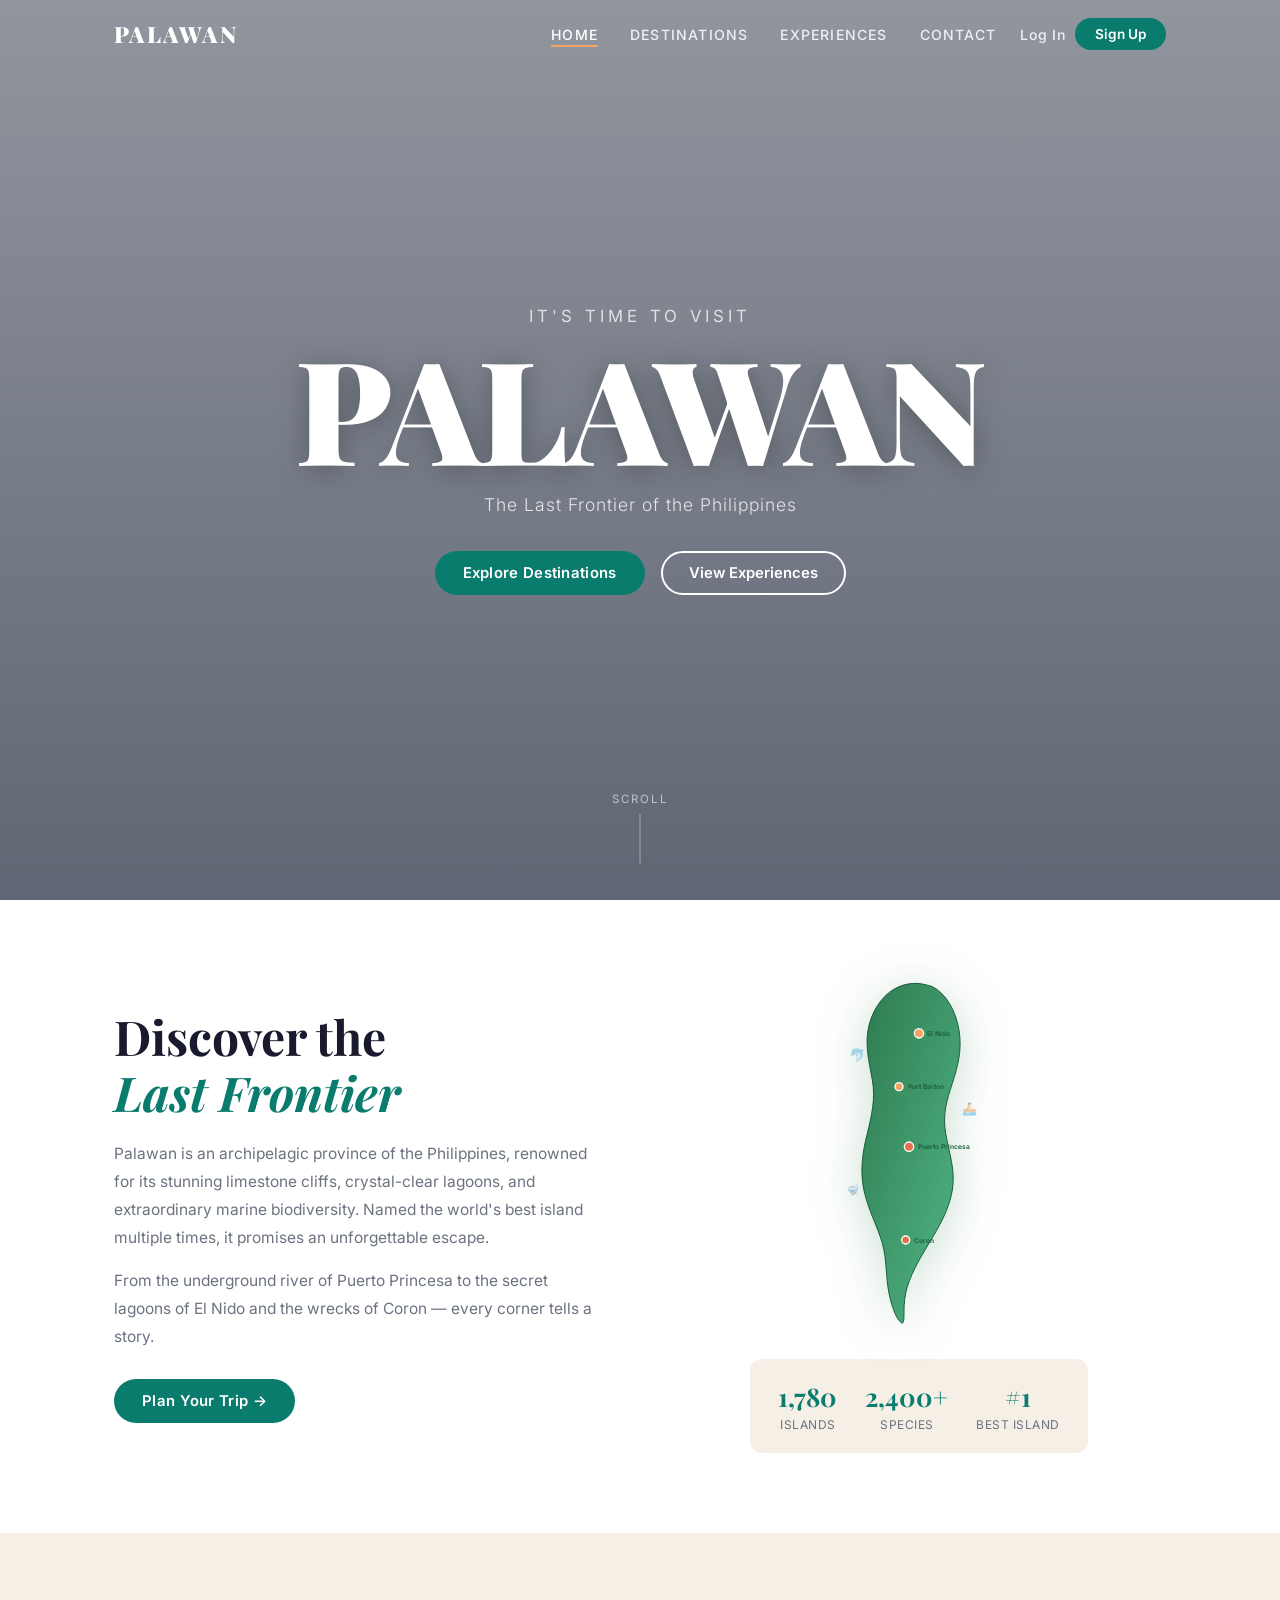
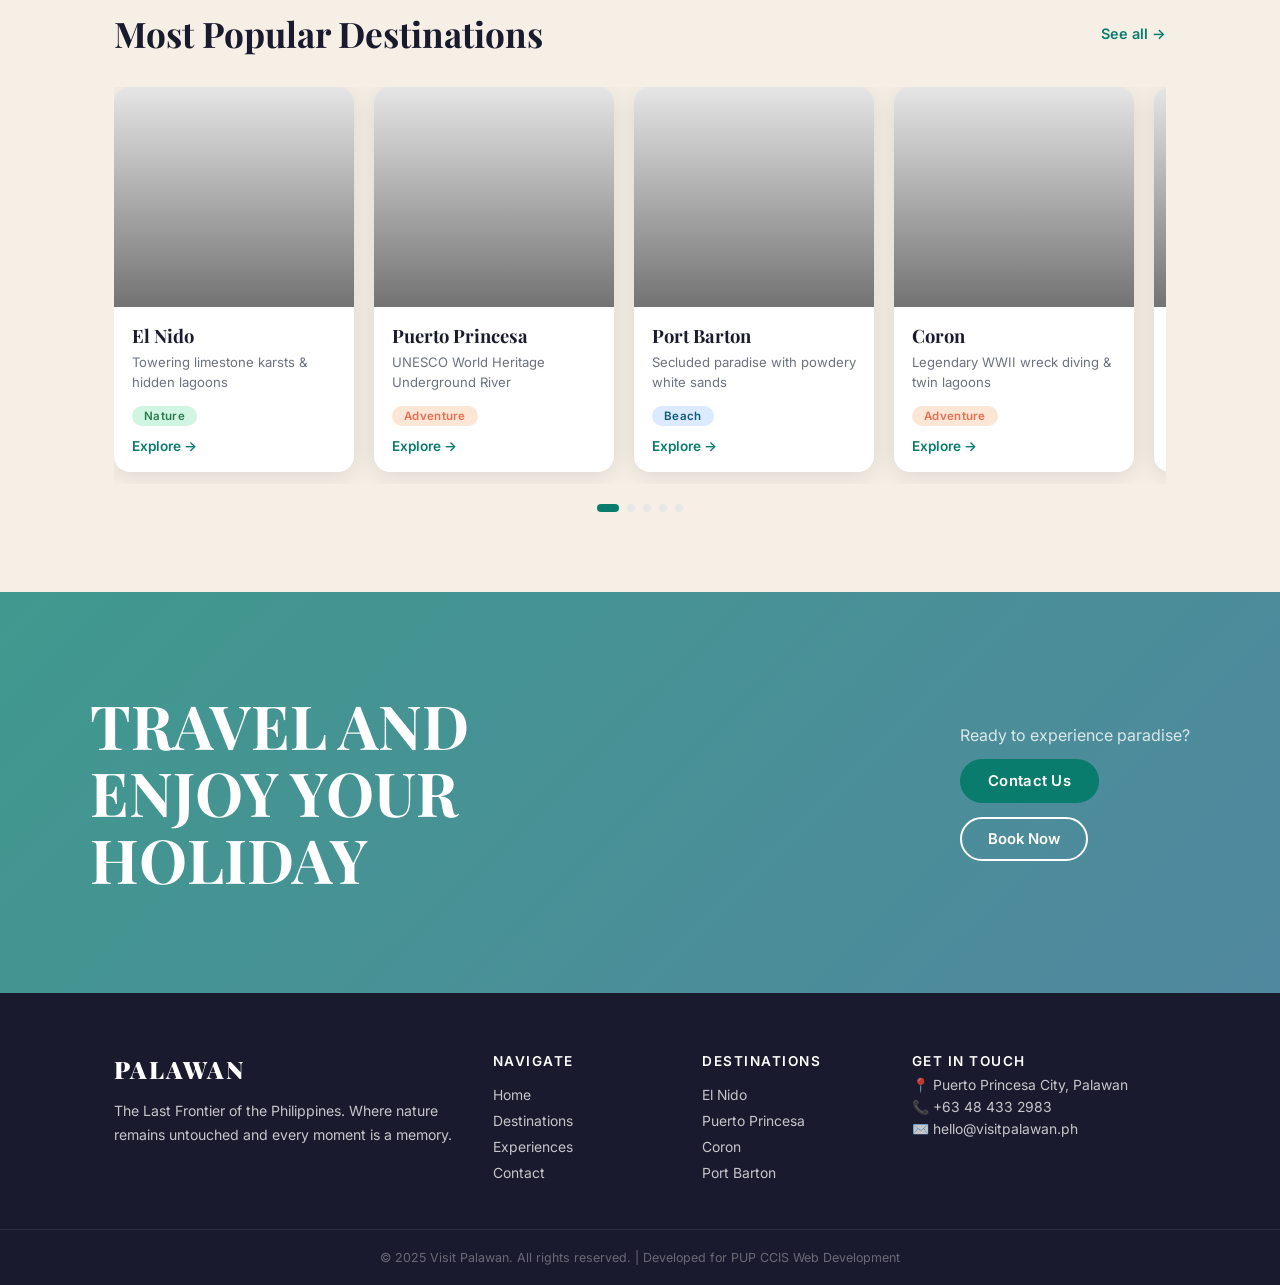
==== index.html @ 30760185 "Add files via upload" ====
<!DOCTYPE html>
<html lang="en">
<head>
  <meta charset="UTF-8" />
  <meta name="viewport" content="width=device-width, initial-scale=1.0"/>
  <title>Palawan — The Last Frontier</title>
  <link rel="preconnect" href="https://fonts.googleapis.com"/>
  <link href="https://fonts.googleapis.com/css2?family=Playfair+Display:wght@700;900&family=Inter:wght@300;400;500;600&family=DM+Serif+Display&display=swap" rel="stylesheet"/>
  <link rel="stylesheet" href="style.css"/>
</head>
<body>

<!-- ── NAV ── -->
<nav class="navbar" id="navbar">
  <div class="nav-inner">
    <a href="index.html" class="nav-logo">PALAWAN</a>
    <ul class="nav-links">
      <li><a href="index.html" class="active">Home</a></li>
      <li><a href="destinations.html">Destinations</a></li>
      <li><a href="experiences.html">Experiences</a></li>
      <li><a href="contact.html">Contact</a></li>
    </ul>
    <div class="nav-auth">
      <a href="login.html" class="btn-login" id="navLoginBtn">Log In</a>
      <a href="login.html#signup" class="btn-signup">Sign Up</a>
      <div class="user-menu hidden" id="userMenu">
        <span class="user-greeting" id="userGreeting">Hi, Traveler</span>
        <button class="btn-logout" id="logoutBtn">Log Out</button>
      </div>
    </div>
    <button class="hamburger" id="hamburger" aria-label="Menu">&#9776;</button>
  </div>
  <div class="mobile-menu hidden" id="mobileMenu">
    <a href="index.html">Home</a>
    <a href="destinations.html">Destinations</a>
    <a href="experiences.html">Experiences</a>
    <a href="contact.html">Contact</a>
    <a href="login.html" id="mobileLoginBtn">Log In</a>
  </div>
</nav>

<!-- ── HERO ── -->
<section class="hero">
  <div class="hero-overlay"></div>
  <div class="hero-content">
    <p class="hero-eyebrow">IT'S TIME TO VISIT</p>
    <h1 class="hero-title">PALAWAN</h1>
    <p class="hero-sub">The Last Frontier of the Philippines</p>
    <div class="hero-cta">
      <a href="destinations.html" class="btn-primary">Explore Destinations</a>
      <a href="experiences.html" class="btn-ghost">View Experiences</a>
    </div>
  </div>
  <div class="hero-scroll">
    <span>Scroll</span>
    <div class="scroll-line"></div>
  </div>
</section>

<!-- ── INTRO ── -->
<section class="intro section">
  <div class="container intro-grid">
    <div class="intro-text">
      <h2>Discover the<br/><em>Last Frontier</em></h2>
      <p>Palawan is an archipelagic province of the Philippines, renowned for its stunning limestone cliffs, crystal-clear lagoons, and extraordinary marine biodiversity. Named the world's best island multiple times, it promises an unforgettable escape.</p>
      <p>From the underground river of Puerto Princesa to the secret lagoons of El Nido and the wrecks of Coron — every corner tells a story.</p>
      <a href="destinations.html" class="btn-primary">Plan Your Trip →</a>
    </div>
    <div class="intro-map">
      <div class="map-svg-wrap">
        <!-- Stylized Palawan island shape -->
        <svg viewBox="0 0 240 520" xmlns="http://www.w3.org/2000/svg" class="palawan-map">
          <defs>
            <linearGradient id="islandGrad" x1="0" y1="0" x2="1" y2="1">
              <stop offset="0%" stop-color="#2d7a4f"/>
              <stop offset="100%" stop-color="#52b788"/>
            </linearGradient>
          </defs>
          <!-- Island body -->
          <path d="M140,10 C160,20 175,45 180,75 C185,105 178,130 170,155 C162,180 155,200 160,230 C165,260 175,285 170,315 C165,345 150,370 135,395 C120,420 105,445 100,470 C95,495 100,510 95,515 C88,512 80,495 75,470 C70,445 72,420 65,395 C58,370 45,348 38,318 C31,288 35,260 42,232 C49,204 55,178 50,150 C45,122 38,96 45,68 C52,40 70,18 90,10 C110,2 125,5 140,10 Z"
                fill="url(#islandGrad)" stroke="#1a5e38" stroke-width="1.5"/>
          <!-- Location dots -->
          <circle cx="120" cy="80" r="7" fill="#f4a261" stroke="white" stroke-width="2"/>
          <text x="132" y="84" font-family="Inter" font-size="10" fill="#1a5e38" font-weight="600">El Nido</text>
          <circle cx="105" cy="250" r="7" fill="#e76f51" stroke="white" stroke-width="2"/>
          <text x="118" y="254" font-family="Inter" font-size="10" fill="#1a5e38" font-weight="600">Puerto Princesa</text>
          <circle cx="90" cy="160" r="6" fill="#f4a261" stroke="white" stroke-width="2"/>
          <text x="103" y="164" font-family="Inter" font-size="10" fill="#1a5e38" font-weight="600">Port Barton</text>
          <circle cx="100" cy="390" r="6" fill="#e76f51" stroke="white" stroke-width="2"/>
          <text x="113" y="394" font-family="Inter" font-size="10" fill="#1a5e38" font-weight="600">Coron</text>
          <!-- Decorative sea elements -->
          <text x="15" y="120" font-size="20" opacity="0.4">🐬</text>
          <text x="185" y="200" font-size="18" opacity="0.4">🚣</text>
          <text x="10" y="320" font-size="16" opacity="0.4">🤿</text>
        </svg>
      </div>
      <div class="map-stats">
        <div class="stat"><span class="stat-num">1,780</span><span class="stat-lbl">Islands</span></div>
        <div class="stat"><span class="stat-num">2,400+</span><span class="stat-lbl">Species</span></div>
        <div class="stat"><span class="stat-num">#1</span><span class="stat-lbl">Best Island</span></div>
      </div>
    </div>
  </div>
</section>

<!-- ── MOST POPULAR DESTINATIONS ── -->
<section class="popular section">
  <div class="container">
    <div class="section-head">
      <h2>Most Popular Destinations</h2>
      <a href="destinations.html" class="see-all">See all →</a>
    </div>
    <div class="destinations-slider" id="destSlider">
      <div class="dest-card">
        <div class="dest-img" style="background:linear-gradient(to bottom, rgba(0,0,0,0.1), rgba(0,0,0,0.55)), url('https://images.unsplash.com/photo-1506905925346-21bda4d32df4?w=400') center/cover"></div>
        <div class="dest-info">
          <h3>El Nido</h3>
          <p>Towering limestone karsts & hidden lagoons</p>
          <span class="dest-tag nature">Nature</span>
          <a href="destinations.html#elnido" class="dest-explore">Explore →</a>
        </div>
      </div>
      <div class="dest-card">
        <div class="dest-img" style="background:linear-gradient(to bottom, rgba(0,0,0,0.1), rgba(0,0,0,0.55)), url('https://images.unsplash.com/photo-1571306136020-077d6c98a303?w=400') center/cover"></div>
        <div class="dest-info">
          <h3>Puerto Princesa</h3>
          <p>UNESCO World Heritage Underground River</p>
          <span class="dest-tag adventure">Adventure</span>
          <a href="destinations.html#puerto" class="dest-explore">Explore →</a>
        </div>
      </div>
      <div class="dest-card">
        <div class="dest-img" style="background:linear-gradient(to bottom, rgba(0,0,0,0.1), rgba(0,0,0,0.55)), url('https://images.unsplash.com/photo-1544551763-46a013bb70d5?w=400') center/cover"></div>
        <div class="dest-info">
          <h3>Port Barton</h3>
          <p>Secluded paradise with powdery white sands</p>
          <span class="dest-tag beach">Beach</span>
          <a href="destinations.html#portbarton" class="dest-explore">Explore →</a>
        </div>
      </div>
      <div class="dest-card">
        <div class="dest-img" style="background:linear-gradient(to bottom, rgba(0,0,0,0.1), rgba(0,0,0,0.55)), url('https://images.unsplash.com/photo-1559494007-9f5847c49d94?w=400') center/cover"></div>
        <div class="dest-info">
          <h3>Coron</h3>
          <p>Legendary WWII wreck diving & twin lagoons</p>
          <span class="dest-tag adventure">Adventure</span>
          <a href="destinations.html#coron" class="dest-explore">Explore →</a>
        </div>
      </div>
      <div class="dest-card">
        <div class="dest-img" style="background:linear-gradient(to bottom, rgba(0,0,0,0.1), rgba(0,0,0,0.55)), url('https://images.unsplash.com/photo-1518548419970-58e3b4079ab2?w=400') center/cover"></div>
        <div class="dest-info">
          <h3>San Vicente</h3>
          <p>Home to the Philippines' longest white beach</p>
          <span class="dest-tag beach">Beach</span>
          <a href="destinations.html#sanvicente" class="dest-explore">Explore →</a>
        </div>
      </div>
    </div>
    <div class="slider-dots" id="sliderDots"></div>
  </div>
</section>

<!-- ── CTA BANNER ── -->
<section class="cta-banner">
  <div class="cta-overlay"></div>
  <div class="cta-content">
    <h2>TRAVEL AND<br/>ENJOY YOUR<br/>HOLIDAY</h2>
    <div class="cta-right">
      <p>Ready to experience paradise?</p>
      <a href="contact.html" class="btn-primary">Contact Us</a>
      <a href="login.html#signup" class="btn-ghost">Book Now</a>
    </div>
  </div>
</section>

<!-- ── FOOTER ── -->
<footer class="footer">
  <div class="container footer-inner">
    <div class="footer-brand">
      <div class="footer-logo">PALAWAN</div>
      <p>The Last Frontier of the Philippines. Where nature remains untouched and every moment is a memory.</p>
    </div>
    <div class="footer-links">
      <h4>Navigate</h4>
      <a href="index.html">Home</a>
      <a href="destinations.html">Destinations</a>
      <a href="experiences.html">Experiences</a>
      <a href="contact.html">Contact</a>
    </div>
    <div class="footer-links">
      <h4>Destinations</h4>
      <a href="destinations.html#elnido">El Nido</a>
      <a href="destinations.html#puerto">Puerto Princesa</a>
      <a href="destinations.html#coron">Coron</a>
      <a href="destinations.html#portbarton">Port Barton</a>
    </div>
    <div class="footer-contact">
      <h4>Get In Touch</h4>
      <p>📍 Puerto Princesa City, Palawan</p>
      <p>📞 +63 48 433 2983</p>
      <p>✉️ hello@visitpalawan.ph</p>
    </div>
  </div>
  <div class="footer-bottom">
    <p>© 2025 Visit Palawan. All rights reserved. | Developed for PUP CCIS Web Development</p>
  </div>
</footer>

<script src="main.js"></script>
</body>
</html>
---- style.css ----
/* ═══════════════════════════════════════════
   PALAWAN TOURISM SITE — STYLESHEET
   Color Palette:
   --teal:   #0a7c6e  (primary action)
   --ocean:  #0d5a7a  (deep navy accent)
   --sand:   #f5efe6  (warm background)
   --leaf:   #2d7a4f  (nature green)
   --coral:  #e76f51  (adventure accent)
   --gold:   #f4a261  (highlight)
   --white:  #ffffff
   --dark:   #1a1a2e
═══════════════════════════════════════════ */

*, *::before, *::after { box-sizing: border-box; margin: 0; padding: 0; }

:root {
  --teal:   #0a7c6e;
  --teal-light: #0fa898;
  --ocean:  #0d5a7a;
  --sand:   #f5efe6;
  --leaf:   #2d7a4f;
  --coral:  #e76f51;
  --gold:   #f4a261;
  --white:  #ffffff;
  --dark:   #1a1a2e;
  --grey:   #6b7280;
  --light-grey: #e5e7eb;
  --radius: 12px;
  --shadow: 0 4px 24px rgba(0,0,0,0.10);
  --shadow-lg: 0 8px 40px rgba(0,0,0,0.18);
}

html { scroll-behavior: smooth; }

body {
  font-family: 'Inter', sans-serif;
  color: var(--dark);
  background: var(--white);
  overflow-x: hidden;
}

h1, h2, h3, h4 { font-family: 'Playfair Display', serif; line-height: 1.2; }
em { font-style: italic; color: var(--teal); }

a { text-decoration: none; color: inherit; }

img { max-width: 100%; display: block; }

.container { max-width: 1100px; margin: 0 auto; padding: 0 24px; }

.section { padding: 80px 0; }

.hidden { display: none !important; }

/* ── BUTTONS ── */
.btn-primary {
  display: inline-block;
  background: var(--teal);
  color: var(--white);
  padding: 13px 28px;
  border-radius: 50px;
  font-weight: 600;
  font-size: 0.93rem;
  letter-spacing: 0.3px;
  transition: background 0.2s, transform 0.15s, box-shadow 0.2s;
  border: none; cursor: pointer;
}
.btn-primary:hover { background: var(--teal-light); transform: translateY(-2px); box-shadow: 0 6px 20px rgba(10,124,110,0.35); }

.btn-ghost {
  display: inline-block;
  border: 2px solid var(--white);
  color: var(--white);
  padding: 11px 26px;
  border-radius: 50px;
  font-weight: 600;
  font-size: 0.93rem;
  transition: background 0.2s, color 0.2s;
  cursor: pointer;
}
.btn-ghost:hover { background: var(--white); color: var(--teal); }

.btn-teal-ghost {
  display: inline-block;
  border: 2px solid var(--teal);
  color: var(--teal);
  padding: 11px 26px;
  border-radius: 50px;
  font-weight: 600;
  font-size: 0.93rem;
  transition: background 0.2s, color 0.2s;
  cursor: pointer;
  background: transparent;
}
.btn-teal-ghost:hover { background: var(--teal); color: var(--white); }

/* ── NAVBAR ── */
.navbar {
  position: fixed; top: 0; left: 0; right: 0;
  z-index: 1000;
  padding: 0;
  transition: background 0.3s, box-shadow 0.3s;
  background: transparent;
}
.navbar.scrolled {
  background: rgba(26,26,46,0.96);
  box-shadow: 0 2px 20px rgba(0,0,0,0.25);
  backdrop-filter: blur(8px);
}
.nav-inner {
  max-width: 1100px; margin: 0 auto;
  padding: 18px 24px;
  display: flex; align-items: center; gap: 24px;
}
.nav-logo {
  font-family: 'Playfair Display', serif;
  font-size: 1.4rem; font-weight: 900;
  color: var(--white);
  letter-spacing: 2px;
  margin-right: auto;
}
.nav-links { display: flex; gap: 32px; list-style: none; }
.nav-links a {
  color: rgba(255,255,255,0.85);
  font-size: 0.88rem;
  font-weight: 500;
  letter-spacing: 1.2px;
  text-transform: uppercase;
  position: relative;
  transition: color 0.2s;
}
.nav-links a::after {
  content: ''; position: absolute; bottom: -4px; left: 0;
  width: 0; height: 2px; background: var(--gold);
  transition: width 0.25s;
}
.nav-links a:hover, .nav-links a.active { color: var(--white); }
.nav-links a:hover::after, .nav-links a.active::after { width: 100%; }

.nav-auth { display: flex; align-items: center; gap: 10px; }
.btn-login {
  color: rgba(255,255,255,0.85);
  font-size: 0.88rem; font-weight: 500;
  letter-spacing: 0.5px;
  transition: color 0.2s;
}
.btn-login:hover { color: var(--white); }
.btn-signup {
  background: var(--teal);
  color: var(--white);
  padding: 8px 20px;
  border-radius: 50px;
  font-size: 0.85rem; font-weight: 600;
  transition: background 0.2s;
}
.btn-signup:hover { background: var(--teal-light); }

.user-menu { display: flex; align-items: center; gap: 12px; }
.user-greeting { color: var(--gold); font-size: 0.88rem; font-weight: 500; }
.btn-logout {
  background: transparent; border: 1px solid rgba(255,255,255,0.4);
  color: rgba(255,255,255,0.8); padding: 6px 14px;
  border-radius: 50px; font-size: 0.82rem; cursor: pointer;
  transition: all 0.2s;
}
.btn-logout:hover { border-color: var(--coral); color: var(--coral); }

.hamburger { display: none; background: none; border: none; color: var(--white); font-size: 1.5rem; cursor: pointer; }
.mobile-menu {
  background: rgba(26,26,46,0.98); padding: 16px 24px;
  display: flex; flex-direction: column; gap: 14px;
}
.mobile-menu a { color: var(--white); font-size: 0.95rem; font-weight: 500; }

/* ── HERO ── */
.hero {
  position: relative; height: 100vh; min-height: 600px;
  display: flex; align-items: center; justify-content: center;
  background: url('https://images.unsplash.com/photo-1506905925346-21bda4d32df4?w=1600') center/cover no-repeat;
  overflow: hidden;
}
.hero-overlay {
  position: absolute; inset: 0;
  background: linear-gradient(to bottom, rgba(10,20,40,0.45) 0%, rgba(10,20,40,0.65) 100%);
}
.hero-content {
  position: relative; z-index: 2; text-align: center;
  padding: 0 24px;
}
.hero-eyebrow {
  color: rgba(255,255,255,0.75); font-size: 1.05rem;
  font-weight: 400; letter-spacing: 4px;
  text-transform: uppercase; margin-bottom: 8px;
}
.hero-title {
  font-family: 'Playfair Display', serif;
  font-size: clamp(4rem, 12vw, 9rem);
  font-weight: 900; color: var(--white);
  line-height: 1; letter-spacing: -1px;
  text-shadow: 0 4px 30px rgba(0,0,0,0.3);
}
.hero-sub {
  color: rgba(255,255,255,0.8); font-size: 1.1rem;
  margin: 16px 0 36px; font-weight: 300; letter-spacing: 1px;
}
.hero-cta { display: flex; gap: 16px; justify-content: center; flex-wrap: wrap; }

.hero-scroll {
  position: absolute; bottom: 36px; left: 50%; transform: translateX(-50%);
  z-index: 2; text-align: center;
  color: rgba(255,255,255,0.6); font-size: 0.72rem; letter-spacing: 2px;
  text-transform: uppercase;
}
.scroll-line {
  width: 1px; height: 50px; background: rgba(255,255,255,0.4);
  margin: 8px auto 0; animation: scrollPulse 1.8s ease-in-out infinite;
}
@keyframes scrollPulse {
  0%, 100% { opacity: 0.3; transform: scaleY(0.8); }
  50% { opacity: 1; transform: scaleY(1); }
}

/* ── INTRO ── */
.intro { background: var(--white); }
.intro-grid {
  display: grid;
  grid-template-columns: 1fr 1fr;
  gap: 64px;
  align-items: center;
}
.intro-text h2 {
  font-size: clamp(2rem, 4vw, 3rem);
  margin-bottom: 20px;
  line-height: 1.15;
}
.intro-text p { color: var(--grey); line-height: 1.8; margin-bottom: 16px; font-size: 0.97rem; }
.intro-text .btn-primary { margin-top: 12px; }

.intro-map { display: flex; flex-direction: column; align-items: center; gap: 28px; }
.palawan-map { width: 160px; filter: drop-shadow(0 8px 24px rgba(45,122,79,0.25)); }
.map-stats {
  display: flex; gap: 28px;
  background: var(--sand); border-radius: var(--radius);
  padding: 20px 28px;
}
.stat { text-align: center; }
.stat-num { display: block; font-family: 'Playfair Display', serif; font-size: 1.6rem; font-weight: 700; color: var(--teal); }
.stat-lbl { font-size: 0.75rem; color: var(--grey); letter-spacing: 0.5px; text-transform: uppercase; }

/* ── POPULAR DESTINATIONS ── */
.popular { background: var(--sand); }
.section-head {
  display: flex; align-items: center; justify-content: space-between;
  margin-bottom: 32px;
}
.section-head h2 { font-size: clamp(1.6rem, 3vw, 2.2rem); }
.see-all { color: var(--teal); font-size: 0.9rem; font-weight: 600; transition: gap 0.2s; }
.see-all:hover { text-decoration: underline; }

.destinations-slider {
  display: flex; gap: 20px;
  overflow-x: auto; scroll-snap-type: x mandatory;
  scrollbar-width: none; -ms-overflow-style: none;
  padding-bottom: 12px;
}
.destinations-slider::-webkit-scrollbar { display: none; }

.dest-card {
  min-width: 240px; flex: 0 0 240px;
  background: var(--white);
  border-radius: 16px;
  overflow: hidden;
  box-shadow: var(--shadow);
  scroll-snap-align: start;
  transition: transform 0.25s, box-shadow 0.25s;
}
.dest-card:hover { transform: translateY(-6px); box-shadow: var(--shadow-lg); }
.dest-img {
  height: 220px;
  transition: transform 0.4s;
}
.dest-card:hover .dest-img { transform: scale(1.04); }
.dest-info { padding: 18px; }
.dest-info h3 { font-size: 1.15rem; margin-bottom: 6px; color: var(--dark); }
.dest-info p { font-size: 0.82rem; color: var(--grey); line-height: 1.5; margin-bottom: 12px; }
.dest-tag {
  display: inline-block;
  padding: 3px 12px; border-radius: 50px;
  font-size: 0.72rem; font-weight: 600; letter-spacing: 0.3px;
  margin-bottom: 12px;
}
.dest-tag.nature { background: #d1f5e3; color: var(--leaf); }
.dest-tag.beach { background: #dbeafe; color: var(--ocean); }
.dest-tag.adventure { background: #fce7d6; color: var(--coral); }
.dest-tag.heritage { background: #f3e8ff; color: #6d28d9; }
.dest-explore { color: var(--teal); font-size: 0.85rem; font-weight: 600; display: block; transition: transform 0.2s; }
.dest-explore:hover { transform: translateX(4px); }

.slider-dots { display: flex; gap: 8px; justify-content: center; margin-top: 20px; }
.dot { width: 8px; height: 8px; border-radius: 50%; background: var(--light-grey); cursor: pointer; transition: all 0.2s; }
.dot.active { background: var(--teal); width: 22px; border-radius: 4px; }

/* ── CTA BANNER ── */
.cta-banner {
  position: relative; padding: 100px 24px;
  background: url('https://images.unsplash.com/photo-1559494007-9f5847c49d94?w=1600') center/cover no-repeat;
  display: flex; align-items: center;
}
.cta-overlay {
  position: absolute; inset: 0;
  background: linear-gradient(135deg, rgba(10,124,110,0.78) 0%, rgba(13,90,122,0.72) 100%);
}
.cta-content {
  position: relative; z-index: 2;
  max-width: 1100px; margin: 0 auto;
  width: 100%;
  display: flex; align-items: center; justify-content: space-between; gap: 40px;
  flex-wrap: wrap;
}
.cta-content h2 {
  font-size: clamp(2.2rem, 5vw, 3.8rem);
  color: var(--white); line-height: 1.1;
}
.cta-right { display: flex; flex-direction: column; gap: 14px; }
.cta-right p { color: rgba(255,255,255,0.8); font-size: 1rem; }
.cta-right .btn-primary, .cta-right .btn-ghost { width: fit-content; }

/* ── FOOTER ── */
.footer { background: var(--dark); color: rgba(255,255,255,0.75); padding: 60px 0 0; }
.footer-inner {
  display: grid;
  grid-template-columns: 2fr 1fr 1fr 1.5fr;
  gap: 40px; padding-bottom: 48px;
}
.footer-logo {
  font-family: 'Playfair Display', serif;
  font-size: 1.5rem; font-weight: 900;
  color: var(--white); letter-spacing: 2px; margin-bottom: 14px;
}
.footer-brand p { font-size: 0.88rem; line-height: 1.7; }
.footer-links { display: flex; flex-direction: column; gap: 10px; }
.footer-links h4, .footer-contact h4 {
  color: var(--white); font-size: 0.85rem;
  letter-spacing: 1.5px; text-transform: uppercase;
  margin-bottom: 8px; font-family: 'Inter', sans-serif; font-weight: 600;
}
.footer-links a { font-size: 0.87rem; transition: color 0.2s; }
.footer-links a:hover { color: var(--gold); }
.footer-contact p { font-size: 0.87rem; margin-bottom: 6px; }
.footer-bottom {
  border-top: 1px solid rgba(255,255,255,0.08);
  padding: 20px 24px; text-align: center;
  font-size: 0.78rem; color: rgba(255,255,255,0.35);
}

/* ═══════════════════════════════════
   DESTINATIONS PAGE
═══════════════════════════════════ */
.page-hero {
  position: relative; height: 55vh; min-height: 380px;
  display: flex; align-items: flex-end; padding-bottom: 60px;
  background: url('https://images.unsplash.com/photo-1506905925346-21bda4d32df4?w=1400') center/cover;
}
.page-hero-overlay {
  position: absolute; inset: 0;
  background: linear-gradient(to bottom, rgba(10,30,50,0.3) 0%, rgba(10,30,50,0.75) 100%);
}
.page-hero-content {
  position: relative; z-index: 2; color: var(--white);
  max-width: 1100px; margin: 0 auto; padding: 0 24px; width: 100%;
}
.page-eyebrow { font-size: 0.78rem; letter-spacing: 3px; text-transform: uppercase; opacity: 0.7; margin-bottom: 8px; }
.page-hero-content h1 { font-size: clamp(2.4rem, 5vw, 4rem); }

/* Filter Bar */
.filter-bar { background: var(--white); border-bottom: 1px solid var(--light-grey); position: sticky; top: 70px; z-index: 100; }
.filter-inner {
  max-width: 1100px; margin: 0 auto;
  padding: 16px 24px;
  display: flex; align-items: center; gap: 10px; flex-wrap: wrap;
}
.filter-label { font-size: 0.8rem; font-weight: 600; color: var(--grey); letter-spacing: 1px; text-transform: uppercase; margin-right: 8px; }
.filter-btn {
  padding: 7px 18px; border-radius: 50px;
  border: 1.5px solid var(--light-grey);
  background: var(--white);
  font-size: 0.85rem; font-weight: 500; cursor: pointer;
  transition: all 0.2s;
}
.filter-btn:hover, .filter-btn.active { background: var(--teal); color: var(--white); border-color: var(--teal); }

/* Destination List */
.destinations-list { padding: 48px 0 80px; }
.dest-list-grid { display: grid; grid-template-columns: repeat(auto-fill, minmax(300px, 1fr)); gap: 28px; }

.dest-full-card {
  border-radius: 16px; overflow: hidden;
  box-shadow: var(--shadow); background: var(--white);
  transition: transform 0.25s, box-shadow 0.25s;
}
.dest-full-card:hover { transform: translateY(-6px); box-shadow: var(--shadow-lg); }
.dest-full-img {
  height: 240px;
  position: relative; overflow: hidden;
}
.dest-full-img-bg {
  width: 100%; height: 100%; background-size: cover; background-position: center;
  transition: transform 0.4s;
}
.dest-full-card:hover .dest-full-img-bg { transform: scale(1.06); }
.dest-full-info { padding: 22px; }
.dest-full-info h3 { font-size: 1.3rem; margin-bottom: 8px; }
.dest-full-info p { font-size: 0.88rem; color: var(--grey); line-height: 1.7; margin-bottom: 14px; }
.dest-full-footer { display: flex; align-items: center; justify-content: space-between; }

/* ═══════════════════════════════════
   EXPERIENCES PAGE
═══════════════════════════════════ */
.exp-grid { display: grid; grid-template-columns: repeat(auto-fill, minmax(300px, 1fr)); gap: 28px; padding: 48px 0 80px; }
.exp-card {
  border-radius: 16px; overflow: hidden;
  background: var(--white); box-shadow: var(--shadow);
  transition: transform 0.25s, box-shadow 0.25s;
}
.exp-card:hover { transform: translateY(-5px); box-shadow: var(--shadow-lg); }
.exp-img { height: 200px; background-size: cover; background-position: center; position: relative; }
.exp-img::after {
  content: ''; position: absolute; inset: 0;
  background: linear-gradient(to bottom, transparent 40%, rgba(0,0,0,0.5) 100%);
}
.exp-icon {
  position: absolute; bottom: 16px; left: 16px; z-index: 2;
  font-size: 1.8rem;
}
.exp-body { padding: 20px; }
.exp-body h3 { font-size: 1.15rem; margin-bottom: 8px; }
.exp-body p { font-size: 0.87rem; color: var(--grey); line-height: 1.7; }
.exp-meta { display: flex; gap: 16px; margin-top: 12px; }
.exp-meta span { font-size: 0.78rem; color: var(--grey); }
.exp-meta strong { color: var(--teal); }

/* ═══════════════════════════════════
   CONTACT PAGE
═══════════════════════════════════ */
.contact-section { padding: 80px 0; }
.contact-grid { display: grid; grid-template-columns: 1fr 1.5fr; gap: 60px; align-items: start; }
.contact-info h2 { font-size: 2rem; margin-bottom: 16px; }
.contact-info p { color: var(--grey); line-height: 1.8; margin-bottom: 28px; font-size: 0.95rem; }
.contact-detail { display: flex; gap: 14px; align-items: flex-start; margin-bottom: 18px; }
.contact-detail-icon { font-size: 1.3rem; flex-shrink: 0; }
.contact-detail-text strong { display: block; font-size: 0.88rem; color: var(--dark); margin-bottom: 2px; }
.contact-detail-text span { font-size: 0.85rem; color: var(--grey); }

.contact-form { background: var(--sand); border-radius: 20px; padding: 36px; }
.contact-form h3 { font-size: 1.4rem; margin-bottom: 24px; }
.form-group { margin-bottom: 18px; }
.form-group label { display: block; font-size: 0.83rem; font-weight: 600; color: var(--dark); margin-bottom: 6px; letter-spacing: 0.3px; }
.form-group input, .form-group select, .form-group textarea {
  width: 100%; padding: 12px 16px;
  border: 1.5px solid var(--light-grey);
  border-radius: 10px; background: var(--white);
  font-family: 'Inter', sans-serif; font-size: 0.9rem; color: var(--dark);
  transition: border-color 0.2s, box-shadow 0.2s;
  outline: none;
}
.form-group input:focus, .form-group select:focus, .form-group textarea:focus {
  border-color: var(--teal); box-shadow: 0 0 0 3px rgba(10,124,110,0.12);
}
.form-group textarea { resize: vertical; min-height: 110px; }
.form-row { display: grid; grid-template-columns: 1fr 1fr; gap: 14px; }
.form-submit { width: 100%; padding: 14px; margin-top: 6px; }
.form-error { color: var(--coral); font-size: 0.78rem; margin-top: 4px; display: none; }
.form-success { background: #d1f5e3; color: var(--leaf); padding: 14px 18px; border-radius: 10px; font-size: 0.9rem; display: none; margin-top: 14px; }

/* ═══════════════════════════════════
   LOGIN / SIGNUP PAGE
═══════════════════════════════════ */
.auth-page {
  min-height: 100vh;
  display: flex; align-items: center; justify-content: center;
  background: linear-gradient(135deg, #0a7c6e 0%, #0d5a7a 50%, #1a1a2e 100%);
  padding: 100px 24px 60px;
  position: relative;
}
.auth-bg-pattern {
  position: absolute; inset: 0; opacity: 0.04;
  background-image: radial-gradient(circle, white 1px, transparent 1px);
  background-size: 40px 40px;
}
.auth-card {
  position: relative; z-index: 2;
  background: var(--white); border-radius: 24px;
  box-shadow: 0 24px 80px rgba(0,0,0,0.3);
  width: 100%; max-width: 460px;
  overflow: hidden;
}
.auth-header {
  background: linear-gradient(135deg, var(--teal), var(--ocean));
  padding: 36px 36px 28px; text-align: center;
}
.auth-logo {
  font-family: 'Playfair Display', serif;
  font-size: 1.6rem; font-weight: 900;
  color: var(--white); letter-spacing: 3px; margin-bottom: 6px;
}
.auth-header p { color: rgba(255,255,255,0.75); font-size: 0.88rem; }

.auth-tabs {
  display: flex; border-bottom: 1px solid var(--light-grey);
}
.auth-tab {
  flex: 1; padding: 16px;
  background: none; border: none; cursor: pointer;
  font-family: 'Inter', sans-serif; font-size: 0.9rem; font-weight: 600;
  color: var(--grey); border-bottom: 2px solid transparent;
  transition: all 0.2s;
}
.auth-tab.active { color: var(--teal); border-bottom-color: var(--teal); }

.auth-body { padding: 32px 36px 36px; }
.auth-form { display: flex; flex-direction: column; gap: 16px; }
.auth-form-panel { display: none; }
.auth-form-panel.active { display: flex; flex-direction: column; gap: 16px; }

.auth-body .form-group { margin-bottom: 0; }
.auth-divider { text-align: center; font-size: 0.78rem; color: var(--grey); position: relative; margin: 4px 0; }
.auth-divider::before, .auth-divider::after {
  content: ''; position: absolute; top: 50%;
  width: calc(50% - 24px); height: 1px; background: var(--light-grey);
}
.auth-divider::before { left: 0; }
.auth-divider::after { right: 0; }

.auth-link { text-align: center; font-size: 0.83rem; color: var(--grey); }
.auth-link a { color: var(--teal); font-weight: 600; }

.auth-alert {
  padding: 10px 14px; border-radius: 8px;
  font-size: 0.83rem; margin-bottom: 4px; display: none;
}
.auth-alert.error { background: #fee2e2; color: #b91c1c; }
.auth-alert.success { background: #d1f5e3; color: var(--leaf); }

/* ═══════════════════════════════════
   RESPONSIVE
═══════════════════════════════════ */
@media (max-width: 900px) {
  .intro-grid { grid-template-columns: 1fr; gap: 40px; }
  .intro-map { flex-direction: row; justify-content: center; }
  .footer-inner { grid-template-columns: 1fr 1fr; gap: 32px; }
  .contact-grid { grid-template-columns: 1fr; }
}

@media (max-width: 700px) {
  .nav-links, .nav-auth { display: none; }
  .hamburger { display: block; }
  .section { padding: 56px 0; }
  .footer-inner { grid-template-columns: 1fr; gap: 28px; }
  .cta-content { flex-direction: column; text-align: center; }
  .cta-right { align-items: center; }
  .form-row { grid-template-columns: 1fr; }
  .dest-card { min-width: 200px; flex: 0 0 200px; }
}

@media (max-width: 480px) {
  .auth-body { padding: 24px 20px 28px; }
  .auth-header { padding: 28px 20px 20px; }
  .page-hero { height: 40vh; }
}

/* ── SCROLL REVEAL ANIMATION ── */
.reveal {
  opacity: 0; transform: translateY(30px);
  transition: opacity 0.6s ease, transform 0.6s ease;
}
.reveal.visible { opacity: 1; transform: translateY(0); }

/* ── TOAST NOTIFICATION ── */
.toast {
  position: fixed; bottom: 28px; right: 28px; z-index: 9999;
  background: var(--dark); color: var(--white);
  padding: 14px 22px; border-radius: 12px;
  font-size: 0.88rem; box-shadow: var(--shadow-lg);
  transform: translateY(100px); opacity: 0;
  transition: all 0.35s cubic-bezier(0.34,1.56,0.64,1);
}
.toast.show { transform: translateY(0); opacity: 1; }
.toast.success { border-left: 4px solid var(--teal); }
.toast.error { border-left: 4px solid var(--coral); }
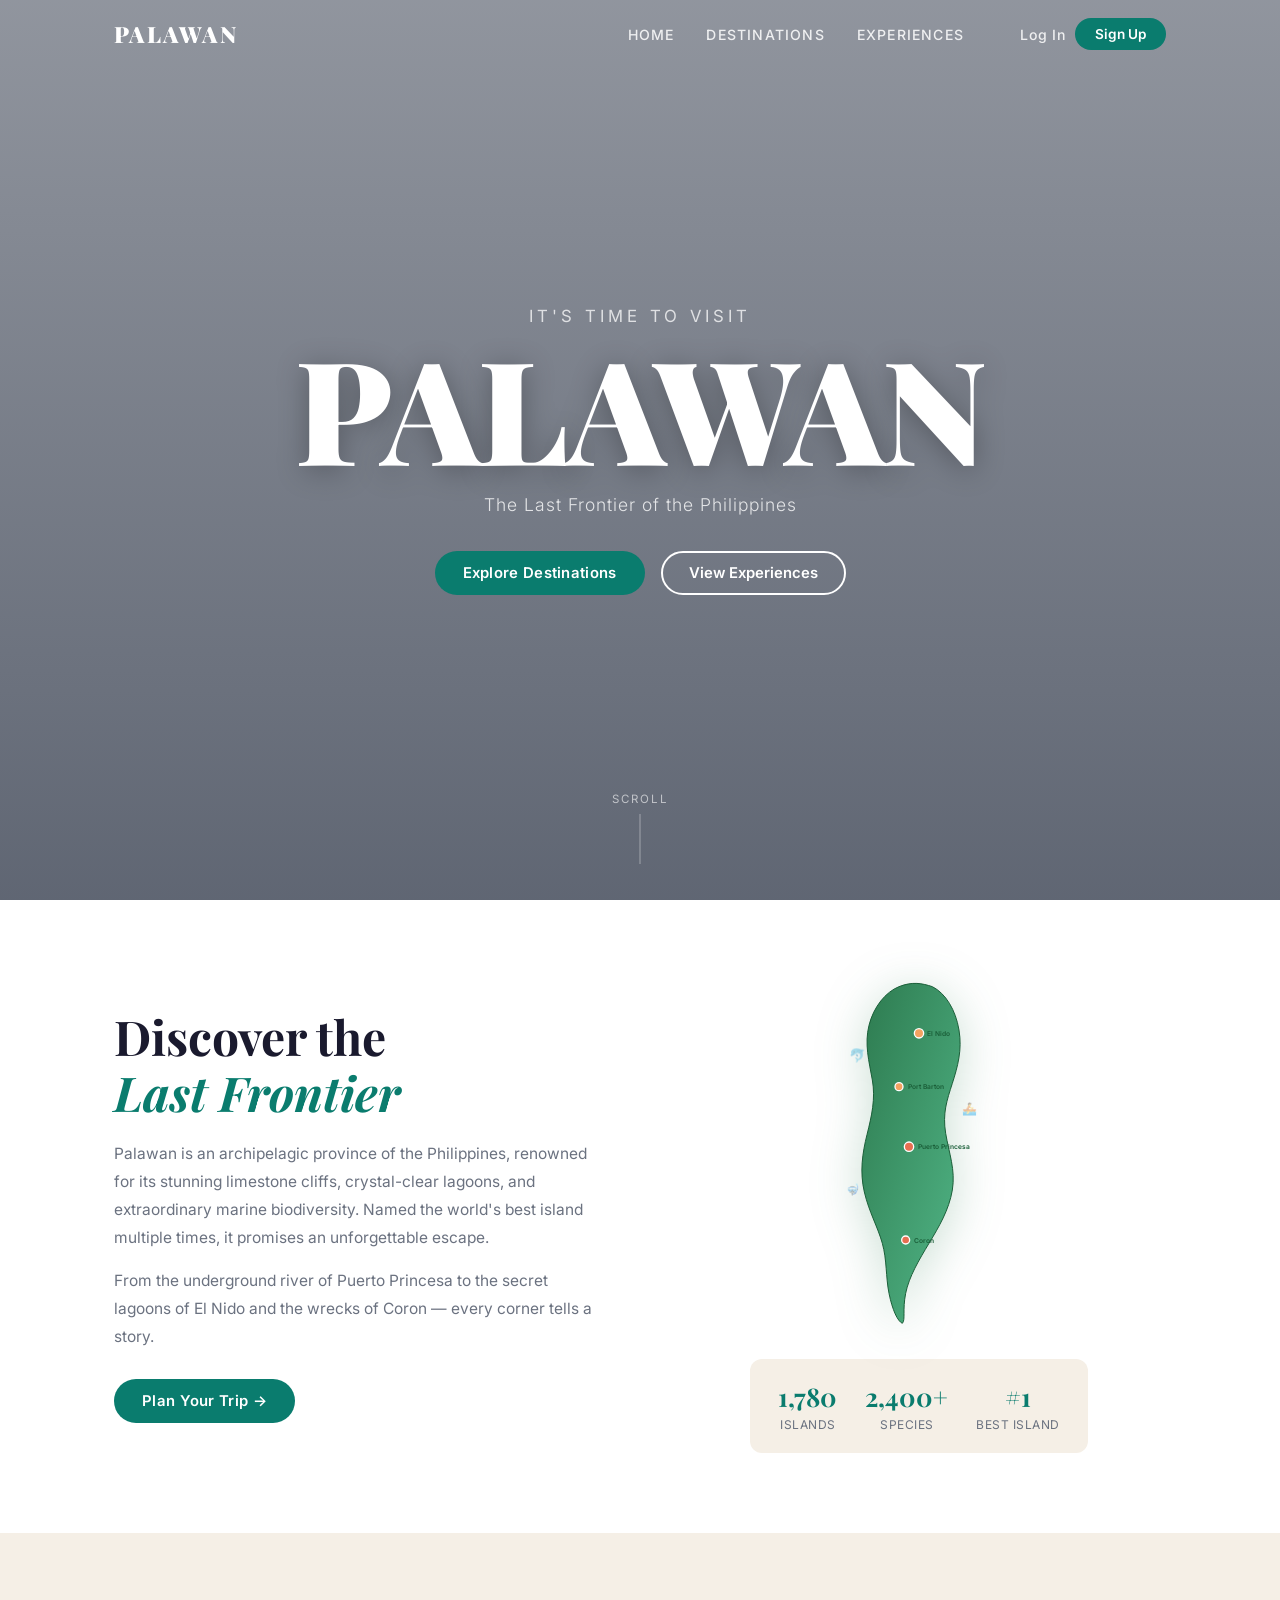
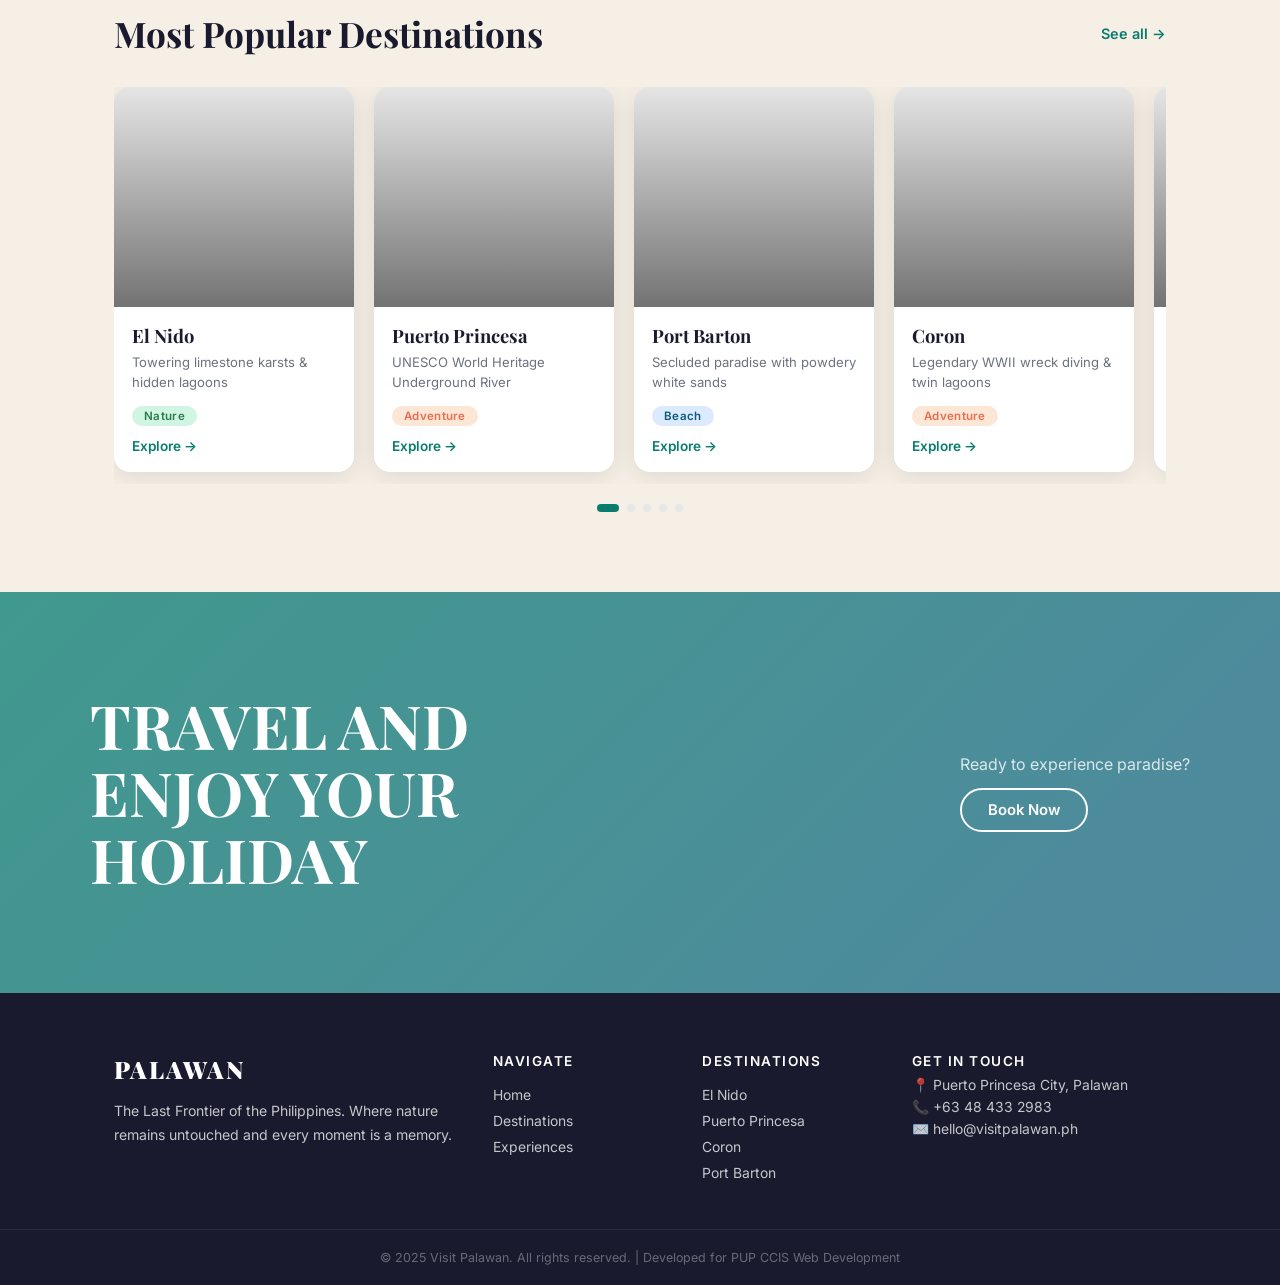
==== commit f4a42d0a: "added PHP LOGIC" ====
--- a/index.html
+++ b/index.html
@@ -14,22 +14,27 @@
 <nav class="navbar" id="navbar">
   <div class="nav-inner">
     <a href="index.html" class="nav-logo">PALAWAN</a>
+    
     <ul class="nav-links">
-      <li><a href="index.html" class="active">Home</a></li>
+      <li><a href="index.html">Home</a></li>
       <li><a href="destinations.html">Destinations</a></li>
       <li><a href="experiences.html">Experiences</a></li>
-      <li><a href="contact.html">Contact</a></li>
+      <li><a href="contact.html" class="hidden">Contact</a></li>
     </ul>
+    
     <div class="nav-auth">
       <a href="login.html" class="btn-login" id="navLoginBtn">Log In</a>
       <a href="login.html#signup" class="btn-signup">Sign Up</a>
-      <div class="user-menu hidden" id="userMenu">
-        <span class="user-greeting" id="userGreeting">Hi, Traveler</span>
-        <button class="btn-logout" id="logoutBtn">Log Out</button>
-      </div>
-    </div>
+      
+      <div class="user-menu hidden" id="userMenu" style="display: inline-flex; align-items: center; gap: 15px;">
+        <span class="user-greeting" id="userGreeting" style="font-weight: 500; color: var(--dark);"></span>
+        <button class="btn-logout" id="logoutBtn" style="background: transparent; border: 1px solid var(--grey); padding: 6px 14px; border-radius: 6px; font-size: 14px; cursor: pointer; color: var(--dark);">Log Out</button>
+      </div>
+    </div>
+    
     <button class="hamburger" id="hamburger" aria-label="Menu">&#9776;</button>
   </div>
+  
   <div class="mobile-menu hidden" id="mobileMenu">
     <a href="index.html">Home</a>
     <a href="destinations.html">Destinations</a>
